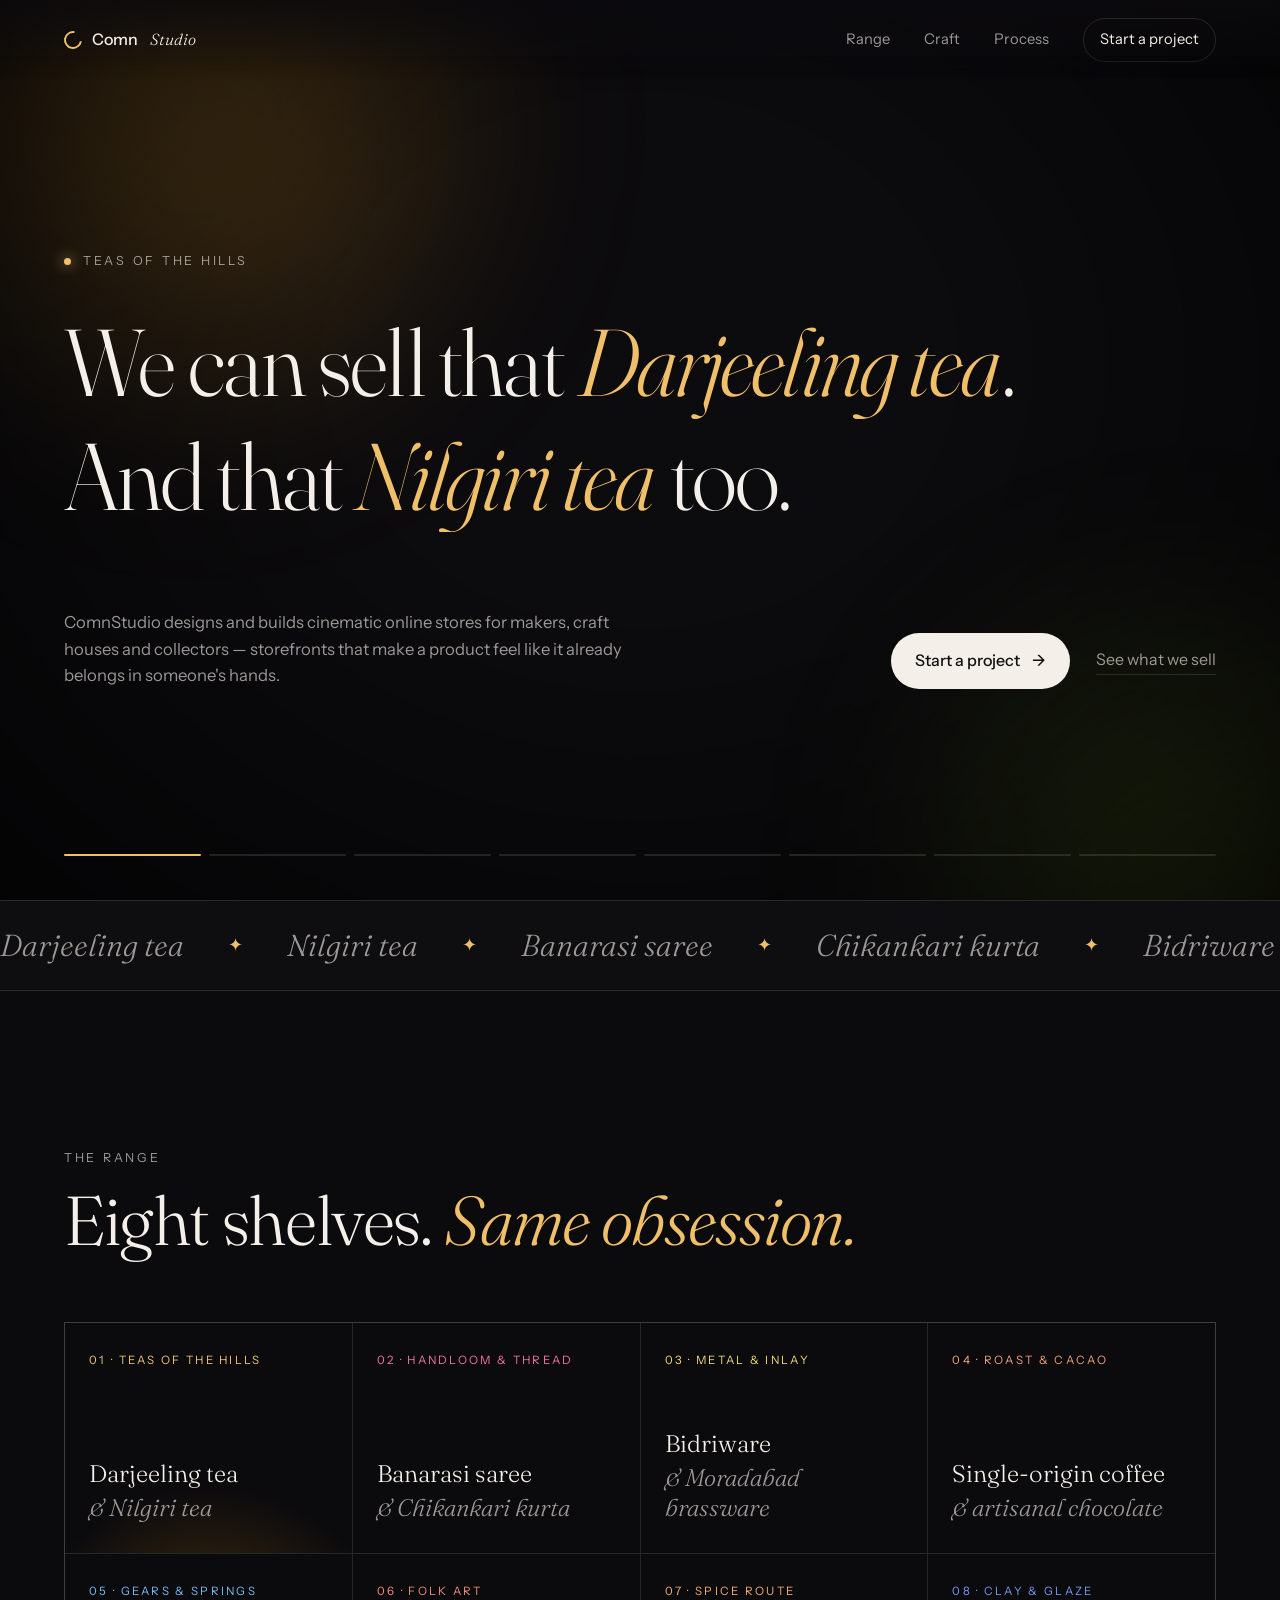
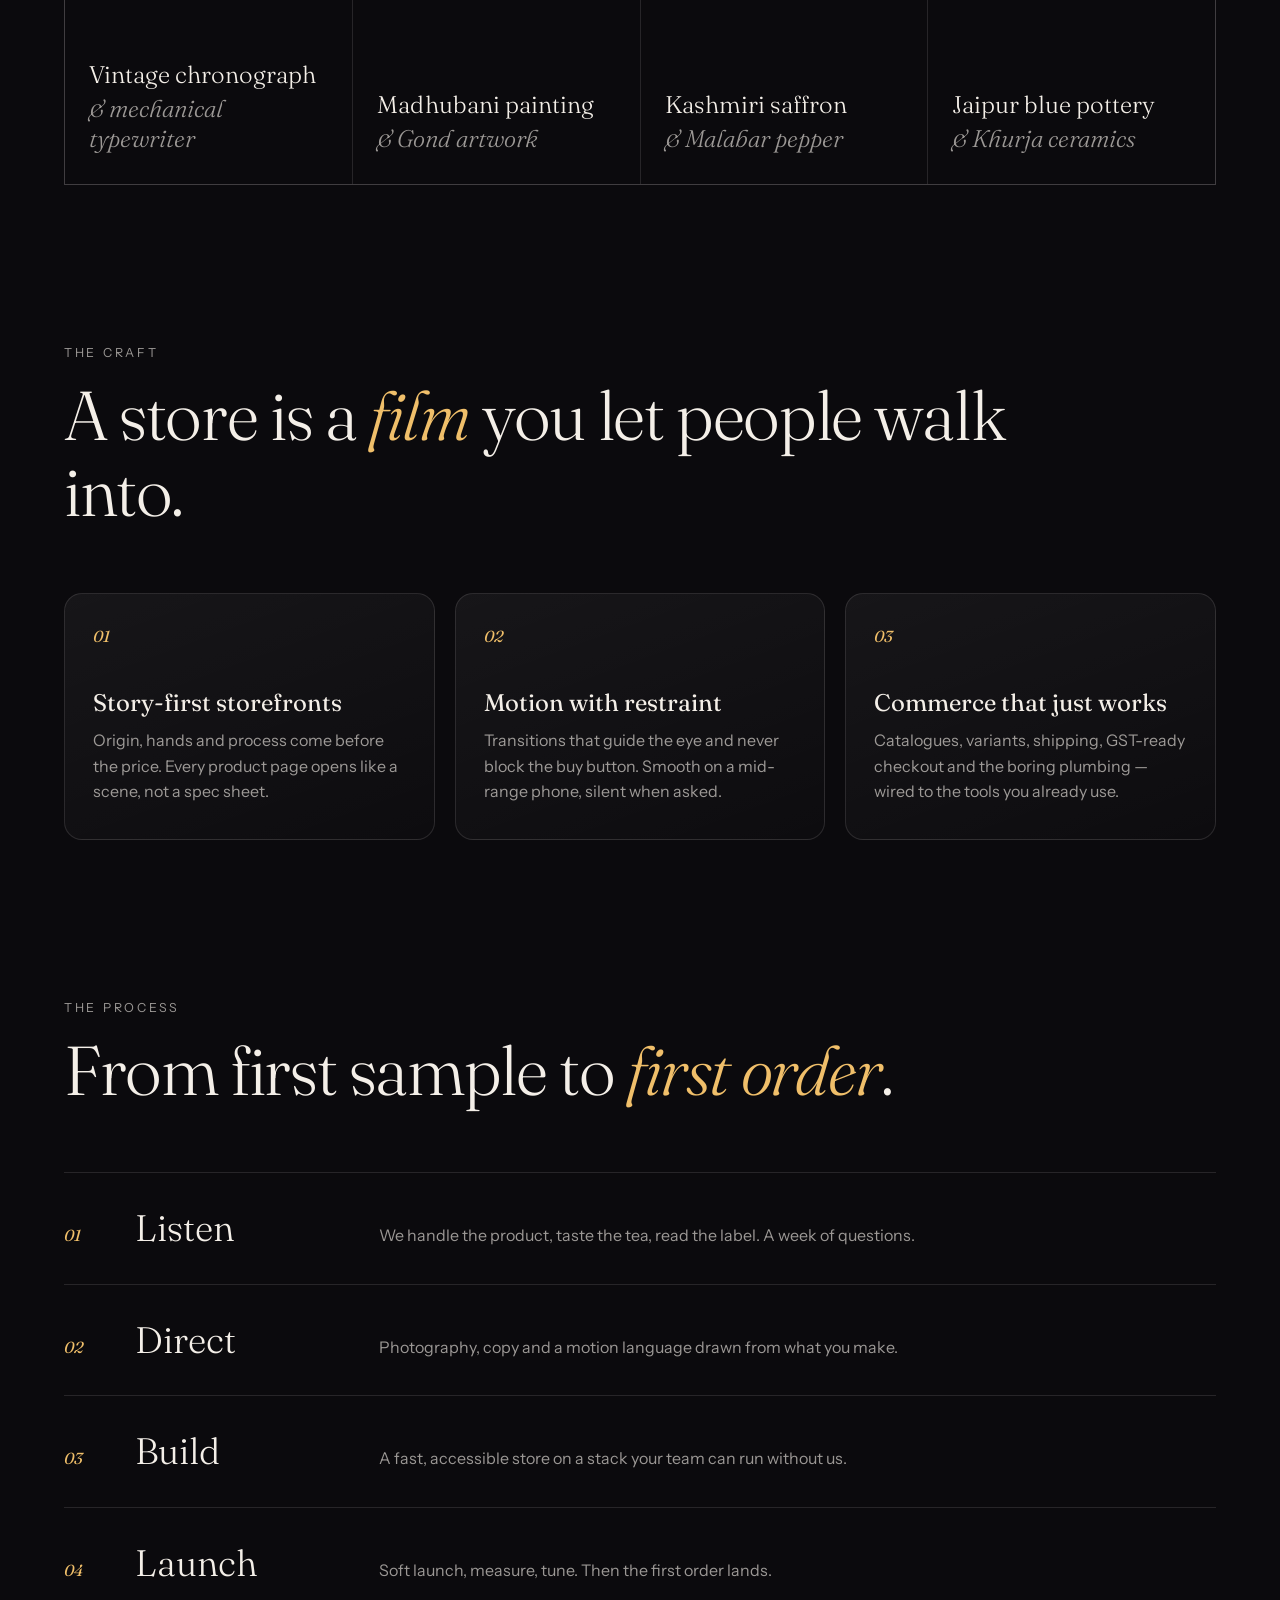
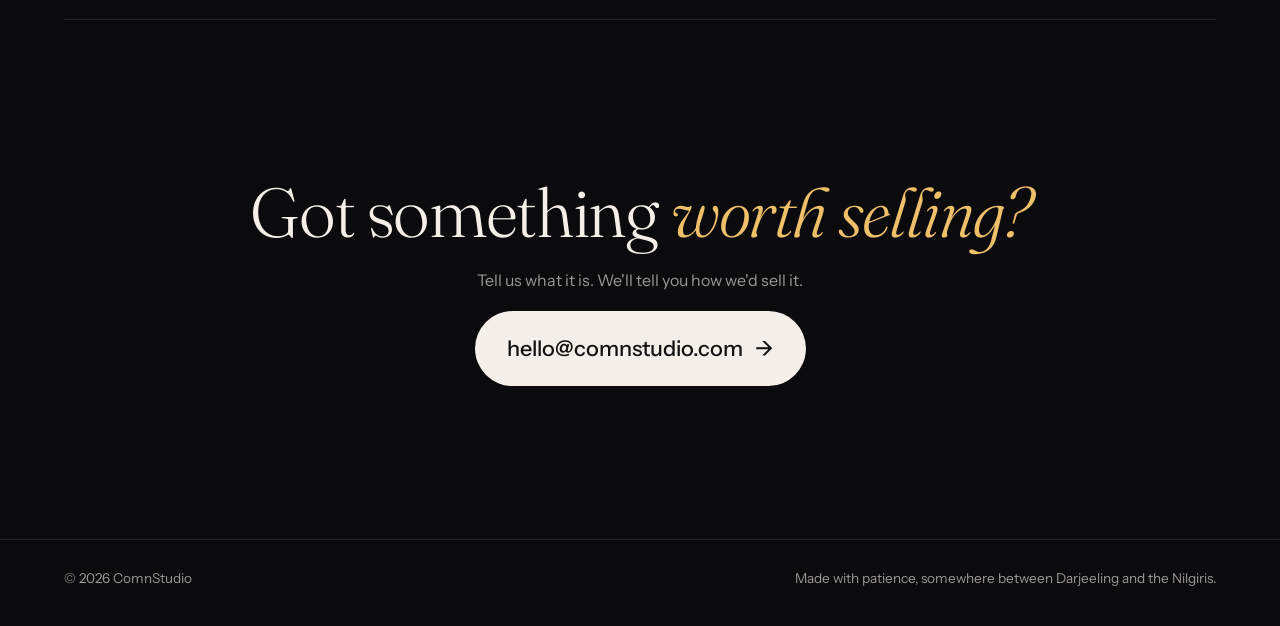
==== comnstudio/index.html @ 88e8ccea "Add ComnStudio cinematic landing page with animated hero word swaps Co-Authored-By: Claude Sonnet 5." ====
<!doctype html>
<html lang="en">
<head>
<meta charset="utf-8">
<meta name="viewport" content="width=device-width, initial-scale=1, viewport-fit=cover">
<title>ComnStudio — We can sell that</title>
<meta name="description" content="ComnStudio builds cinematic online stores for makers, craft houses and collectors. If it's worth selling, we can sell it.">
<meta name="theme-color" content="#0b0a0d">
<link rel="icon" href="data:image/svg+xml,%3Csvg xmlns='http://www.w3.org/2000/svg' viewBox='0 0 32 32'%3E%3Crect width='32' height='32' rx='8' fill='%230b0a0d'/%3E%3Cpath d='M22 11a7 7 0 1 0 0 10' fill='none' stroke='%23f2b66d' stroke-width='3' stroke-linecap='round'/%3E%3C/svg%3E">
<link rel="preconnect" href="https://fonts.googleapis.com">
<link rel="preconnect" href="https://fonts.gstatic.com" crossorigin>
<link href="https://fonts.googleapis.com/css2?family=Fraunces:ital,opsz,wght@0,9..144,300;1,9..144,300;1,9..144,400&family=Instrument+Sans:wght@400;500;600&display=swap" rel="stylesheet">
<link rel="stylesheet" href="style.css">
</head>
<body>
<div class="bg" aria-hidden="true"><i class="glow g1"></i><i class="glow g2"></i><i class="grain"></i></div>

<header class="nav">
  <a class="logo" href="#top" aria-label="ComnStudio home"><span class="mark"></span>Comn<b>Studio</b></a>
  <nav>
    <a href="#range">Range</a>
    <a href="#craft">Craft</a>
    <a href="#process">Process</a>
    <a class="pill" href="#contact">Start a project</a>
  </nav>
</header>

<main id="top">
  <section class="hero">
    <p class="eyebrow"><span class="dot"></span><span id="tag">Teas of the hills</span></p>

    <h1 class="statement" aria-live="off">
      <span class="sr">We can sell that Darjeeling tea. And that Nilgiri tea too.</span>
      <span class="line" aria-hidden="true">We can sell that <span class="slot" id="slotA"></span>.</span>
      <span class="line" aria-hidden="true">And that <span class="slot" id="slotB"></span> too.</span>
    </h1>

    <div class="hero-foot">
      <p class="lede">ComnStudio designs and builds cinematic online stores for makers, craft houses and collectors &mdash; storefronts that make a product feel like it already belongs in someone's hands.</p>
      <div class="cta">
        <a class="btn" href="#contact">Start a project <span>→</span></a>
        <a class="link" href="#range">See what we sell</a>
      </div>
    </div>

    <div class="ticks" id="ticks" role="tablist" aria-label="Scenes"></div>
  </section>

  <section class="band" aria-hidden="true">
    <div class="marquee"><div class="track" id="marquee"></div></div>
  </section>

  <section class="sec" id="range">
    <header class="sec-h reveal">
      <p class="eyebrow small">The range</p>
      <h2>Eight shelves. <em>Same obsession.</em></h2>
    </header>
    <ul class="shelves" id="shelves"></ul>
  </section>

  <section class="sec craft" id="craft">
    <header class="sec-h reveal">
      <p class="eyebrow small">The craft</p>
      <h2>A store is a <em>film</em> you let people walk into.</h2>
    </header>
    <div class="cards">
      <article class="card reveal"><span class="n">01</span><h3>Story-first storefronts</h3><p>Origin, hands and process come before the price. Every product page opens like a scene, not a spec sheet.</p></article>
      <article class="card reveal"><span class="n">02</span><h3>Motion with restraint</h3><p>Transitions that guide the eye and never block the buy button. Smooth on a mid-range phone, silent when asked.</p></article>
      <article class="card reveal"><span class="n">03</span><h3>Commerce that just works</h3><p>Catalogues, variants, shipping, GST-ready checkout and the boring plumbing &mdash; wired to the tools you already use.</p></article>
    </div>
  </section>

  <section class="sec" id="process">
    <header class="sec-h reveal">
      <p class="eyebrow small">The process</p>
      <h2>From first sample to <em>first order</em>.</h2>
    </header>
    <ol class="steps">
      <li class="reveal"><b>Listen</b><span>We handle the product, taste the tea, read the label. A week of questions.</span></li>
      <li class="reveal"><b>Direct</b><span>Photography, copy and a motion language drawn from what you make.</span></li>
      <li class="reveal"><b>Build</b><span>A fast, accessible store on a stack your team can run without us.</span></li>
      <li class="reveal"><b>Launch</b><span>Soft launch, measure, tune. Then the first order lands.</span></li>
    </ol>
  </section>

  <section class="sec closing" id="contact">
    <div class="reveal">
      <h2>Got something <em>worth selling?</em></h2>
      <p>Tell us what it is. We'll tell you how we'd sell it.</p>
      <a class="btn big" href="mailto:hello@comnstudio.com">hello@comnstudio.com <span>→</span></a>
    </div>
  </section>
</main>

<footer class="foot">
  <span>© <span id="yr">2026</span> ComnStudio</span>
  <span>Made with patience, somewhere between Darjeeling and the Nilgiris.</span>
</footer>

<script src="app.js"></script>
</body>
</html>
---- comnstudio/style.css ----
@property --hue { syntax: "<number>"; inherits: true; initial-value: 38; }

:root {
  --bg: #0b0a0d;
  --ink: #f4efe8;
  --mute: rgba(244,239,232,.62);
  --line: rgba(244,239,232,.12);
  --hue: 38;
  --accent: hsl(var(--hue) 82% 68%);
  --accent-soft: hsl(var(--hue) 70% 55% / .35);
  --serif: "Fraunces", "Iowan Old Style", Georgia, serif;
  --sans: "Instrument Sans", system-ui, -apple-system, "Segoe UI", sans-serif;
  --gutter: clamp(20px, 5vw, 72px);
  --ease: cubic-bezier(.22,.9,.2,1);
  transition: --hue 1.8s var(--ease);
}
*, *::before, *::after { box-sizing: border-box; }
html { scroll-behavior: smooth; }
body { margin: 0; background: var(--bg); color: var(--ink); font: 400 1rem/1.6 var(--sans); -webkit-font-smoothing: antialiased; overflow-x: hidden; }
a { color: inherit; text-decoration: none; }
em { font-family: var(--serif); font-style: italic; font-weight: 300; color: var(--accent); }
.sr { position: absolute; width: 1px; height: 1px; overflow: hidden; clip-path: inset(50%); white-space: nowrap; }

/* ambient backdrop */
.bg { position: fixed; inset: 0; z-index: -1; overflow: hidden; background: var(--bg); }
.glow { position: absolute; border-radius: 50%; filter: blur(90px); opacity: .55; will-change: transform; }
.g1 { width: 60vmax; height: 60vmax; left: -15vmax; top: -20vmax; background: radial-gradient(circle, hsl(var(--hue) 80% 52% / .55), transparent 65%); animation: drift1 22s ease-in-out infinite alternate; }
.g2 { width: 55vmax; height: 55vmax; right: -20vmax; bottom: -25vmax; background: radial-gradient(circle, hsl(calc(var(--hue) + 40) 70% 42% / .5), transparent 65%); animation: drift2 28s ease-in-out infinite alternate; }
.grain { position: absolute; inset: -50%; opacity: .09; mix-blend-mode: overlay; background-image: url("data:image/svg+xml,%3Csvg xmlns='http://www.w3.org/2000/svg' width='160' height='160'%3E%3Cfilter id='n'%3E%3CfeTurbulence type='fractalNoise' baseFrequency='.9' numOctaves='2' stitchTiles='stitch'/%3E%3C/filter%3E%3Crect width='100%25' height='100%25' filter='url(%23n)'/%3E%3C/svg%3E"); animation: grain 1.2s steps(6) infinite; }
.bg::after { content: ""; position: absolute; inset: 0; background: radial-gradient(ellipse at 50% 40%, transparent 35%, rgba(0,0,0,.65) 100%); }
@keyframes drift1 { to { transform: translate(14vmax, 10vmax) scale(1.15); } }
@keyframes drift2 { to { transform: translate(-12vmax, -8vmax) scale(.9); } }
@keyframes grain { 0%{transform:translate(0,0)} 20%{transform:translate(-4%,3%)} 40%{transform:translate(3%,-5%)} 60%{transform:translate(-6%,-2%)} 80%{transform:translate(5%,4%)} 100%{transform:translate(0,0)} }

/* nav */
.nav { position: fixed; z-index: 10; inset: 0 0 auto 0; display: flex; justify-content: space-between; align-items: center; padding: 18px var(--gutter); background: linear-gradient(to bottom, rgba(11,10,13,.8), transparent); backdrop-filter: blur(6px); mask-image: linear-gradient(#000 70%, transparent); }
.logo { font-weight: 500; letter-spacing: .01em; display: flex; align-items: center; gap: 10px; }
.logo b { font-family: var(--serif); font-style: italic; font-weight: 300; margin-left: 1px; }
.mark { width: 18px; height: 18px; border-radius: 50%; border: 2.5px solid var(--accent); border-right-color: transparent; transform: rotate(-35deg); }
.nav nav { display: flex; align-items: center; gap: clamp(14px, 3vw, 34px); font-size: .92rem; color: var(--mute); }
.nav nav a:hover { color: var(--ink); }
.pill { color: var(--ink) !important; padding: 9px 16px; border: 1px solid var(--line); border-radius: 99px; transition: background .3s, border-color .3s; }
.pill:hover { background: var(--accent-soft); border-color: var(--accent); }
@media (max-width: 640px) { .nav nav a:not(.pill) { display: none; } }

/* hero */
.hero { min-height: 100svh; display: flex; flex-direction: column; justify-content: center; padding: 130px var(--gutter) 90px; position: relative; }
.eyebrow { display: inline-flex; align-items: center; gap: 12px; margin: 0 0 clamp(18px, 3vw, 34px); font-size: .78rem; letter-spacing: .22em; text-transform: uppercase; color: var(--mute); }
.eyebrow.small { margin-bottom: 14px; }
.eyebrow .dot { width: 7px; height: 7px; border-radius: 50%; background: var(--accent); box-shadow: 0 0 14px var(--accent); }
#tag { display: inline-block; transition: opacity .4s, transform .5s var(--ease), filter .4s; }
#tag.out { opacity: 0; transform: translateY(-6px); filter: blur(4px); }

.statement { margin: 0; font-family: var(--serif); font-weight: 300; font-size: clamp(1.95rem, 7.4vw, 6.6rem); line-height: 1.2; letter-spacing: -.02em; font-variation-settings: "opsz" 144; max-width: 16em; }
.line { display: block; }
.slot { position: relative; display: inline-block; height: 1.2em; vertical-align: top; overflow: hidden; padding: 0 .08em; margin: 0 -.08em; font-style: italic; color: var(--accent); white-space: nowrap; transition: color 1.8s var(--ease); }
.word { position: absolute; left: .08em; top: 0; white-space: pre; }
.word.measure { visibility: hidden; position: absolute; }
.ch { display: inline-block; will-change: transform, filter, opacity; }

.hero-foot { display: flex; flex-wrap: wrap; align-items: flex-end; justify-content: space-between; gap: 28px 48px; margin-top: clamp(34px, 6vw, 80px); }
.lede { margin: 0; max-width: 34em; color: var(--mute); font-size: clamp(1rem, 1.3vw, 1.15rem); }
.cta { display: flex; align-items: center; gap: 26px; }
.btn { display: inline-flex; align-items: center; gap: 12px; padding: 15px 24px; border-radius: 99px; background: var(--ink); color: #111; font-weight: 500; transition: transform .35s var(--ease), background .35s; }
.btn span { transition: transform .35s var(--ease); }
.btn:hover { background: var(--accent); }
.btn:hover span { transform: translateX(5px); }
.btn.big { padding: 20px 32px; font-size: clamp(1rem, 2.4vw, 1.35rem); margin-top: 18px; }
.link { color: var(--mute); border-bottom: 1px solid var(--line); padding-bottom: 2px; transition: color .3s, border-color .3s; }
.link:hover { color: var(--ink); border-color: var(--accent); }

.ticks { position: absolute; left: var(--gutter); right: var(--gutter); bottom: 34px; display: flex; gap: 8px; }
.tick { flex: 1; height: 22px; padding: 0; border: 0; background: none; cursor: pointer; position: relative; }
.tick::before, .tick i { content: ""; position: absolute; left: 0; right: 0; top: 10px; height: 2px; border-radius: 2px; }
.tick::before { background: var(--line); }
.tick i { background: var(--accent); transform: scaleX(0); transform-origin: left; }
.tick.done i { transform: scaleX(1); }
.tick.on i { animation: fill var(--dur, 4s) linear forwards; }
.paused .tick.on i { animation-play-state: paused; }
@keyframes fill { to { transform: scaleX(1); } }

/* marquee */
.band { border-block: 1px solid var(--line); overflow: hidden; padding: 20px 0; background: rgba(255,255,255,.015); }
.track { display: flex; width: max-content; gap: 44px; animation: marquee 60s linear infinite; font-family: var(--serif); font-style: italic; font-weight: 300; font-size: clamp(1.2rem, 2.4vw, 1.9rem); color: var(--mute); white-space: nowrap; }
.track span::after { content: "✦"; margin-left: 44px; color: var(--accent); font-style: normal; font-size: .6em; vertical-align: .25em; }
@keyframes marquee { to { transform: translateX(-50%); } }

/* sections */
.sec { padding: clamp(80px, 12vw, 170px) var(--gutter) 0; }
.sec-h h2, .closing h2 { margin: 0; font-family: var(--serif); font-weight: 300; font-size: clamp(2rem, 5.4vw, 4.6rem); line-height: 1.1; letter-spacing: -.02em; max-width: 14em; }
.shelves { list-style: none; margin: clamp(34px, 5vw, 64px) 0 0; padding: 0; display: grid; grid-template-columns: repeat(auto-fill, minmax(min(100%, 260px), 1fr)); gap: 1px; background: var(--line); border: 1px solid var(--line); }
.shelf { --hue: 38; position: relative; background: var(--bg); padding: 28px 24px 30px; min-height: 230px; display: flex; flex-direction: column; justify-content: space-between; overflow: hidden; transition: background .5s; }
.shelf::before { content: ""; position: absolute; inset: auto -20% -60% -20%; height: 90%; background: radial-gradient(ellipse at 50% 100%, hsl(var(--h) 80% 50% / .35), transparent 70%); opacity: 0; transition: opacity .6s; }
.shelf:hover::before, .shelf.live::before { opacity: 1; }
.shelf > * { position: relative; }
.shelf small { font-size: .72rem; letter-spacing: .2em; text-transform: uppercase; color: hsl(var(--h) 80% 70%); }
.shelf p { margin: 0; font-family: var(--serif); font-weight: 300; font-size: 1.5rem; line-height: 1.25; }
.shelf p span { display: block; }
.shelf p span + span { color: var(--mute); font-style: italic; margin-top: 4px; }
.shelf p span + span::before { content: "& "; }

.cards { display: grid; grid-template-columns: repeat(auto-fit, minmax(min(100%, 280px), 1fr)); gap: 20px; margin-top: clamp(34px, 5vw, 64px); }
.card { padding: 30px 28px 34px; border: 1px solid var(--line); border-radius: 18px; background: linear-gradient(160deg, rgba(255,255,255,.05), rgba(255,255,255,.01)); }
.card .n { font-family: var(--serif); font-style: italic; color: var(--accent); }
.card h3 { margin: 40px 0 10px; font-family: var(--serif); font-weight: 400; font-size: 1.5rem; line-height: 1.2; }
.card p { margin: 0; color: var(--mute); }

.steps { list-style: none; margin: clamp(34px, 5vw, 64px) 0 0; padding: 0; counter-reset: s; }
.steps li { counter-increment: s; display: grid; grid-template-columns: 3.2rem minmax(7rem, 14rem) 1fr; align-items: baseline; gap: 12px 20px; padding: 26px 0; border-top: 1px solid var(--line); }
.steps li:last-child { border-bottom: 1px solid var(--line); }
.steps li::before { content: counter(s, decimal-leading-zero); font-family: var(--serif); font-style: italic; color: var(--accent); }
.steps b { font-family: var(--serif); font-weight: 300; font-size: clamp(1.5rem, 3vw, 2.3rem); }
.steps span { color: var(--mute); max-width: 36em; }
@media (max-width: 640px) { .steps li { grid-template-columns: 2.4rem 1fr; } .steps span { grid-column: 2; } }

.closing { padding-bottom: clamp(80px, 12vw, 160px); text-align: center; }
.closing h2 { margin-inline: auto; }
.closing p { color: var(--mute); margin: 18px 0 0; }
.foot { display: flex; flex-wrap: wrap; justify-content: space-between; gap: 8px 24px; padding: 28px var(--gutter) 36px; border-top: 1px solid var(--line); color: var(--mute); font-size: .85rem; }

/* reveal */
.reveal { opacity: 0; transform: translateY(26px); transition: opacity .9s var(--ease), transform .9s var(--ease); }
.reveal.in { opacity: 1; transform: none; }
.no-js .reveal { opacity: 1; transform: none; }

@media (prefers-reduced-motion: reduce) {
  html { scroll-behavior: auto; }
  .glow, .grain, .track { animation: none; }
  .reveal { opacity: 1; transform: none; transition: none; }
}
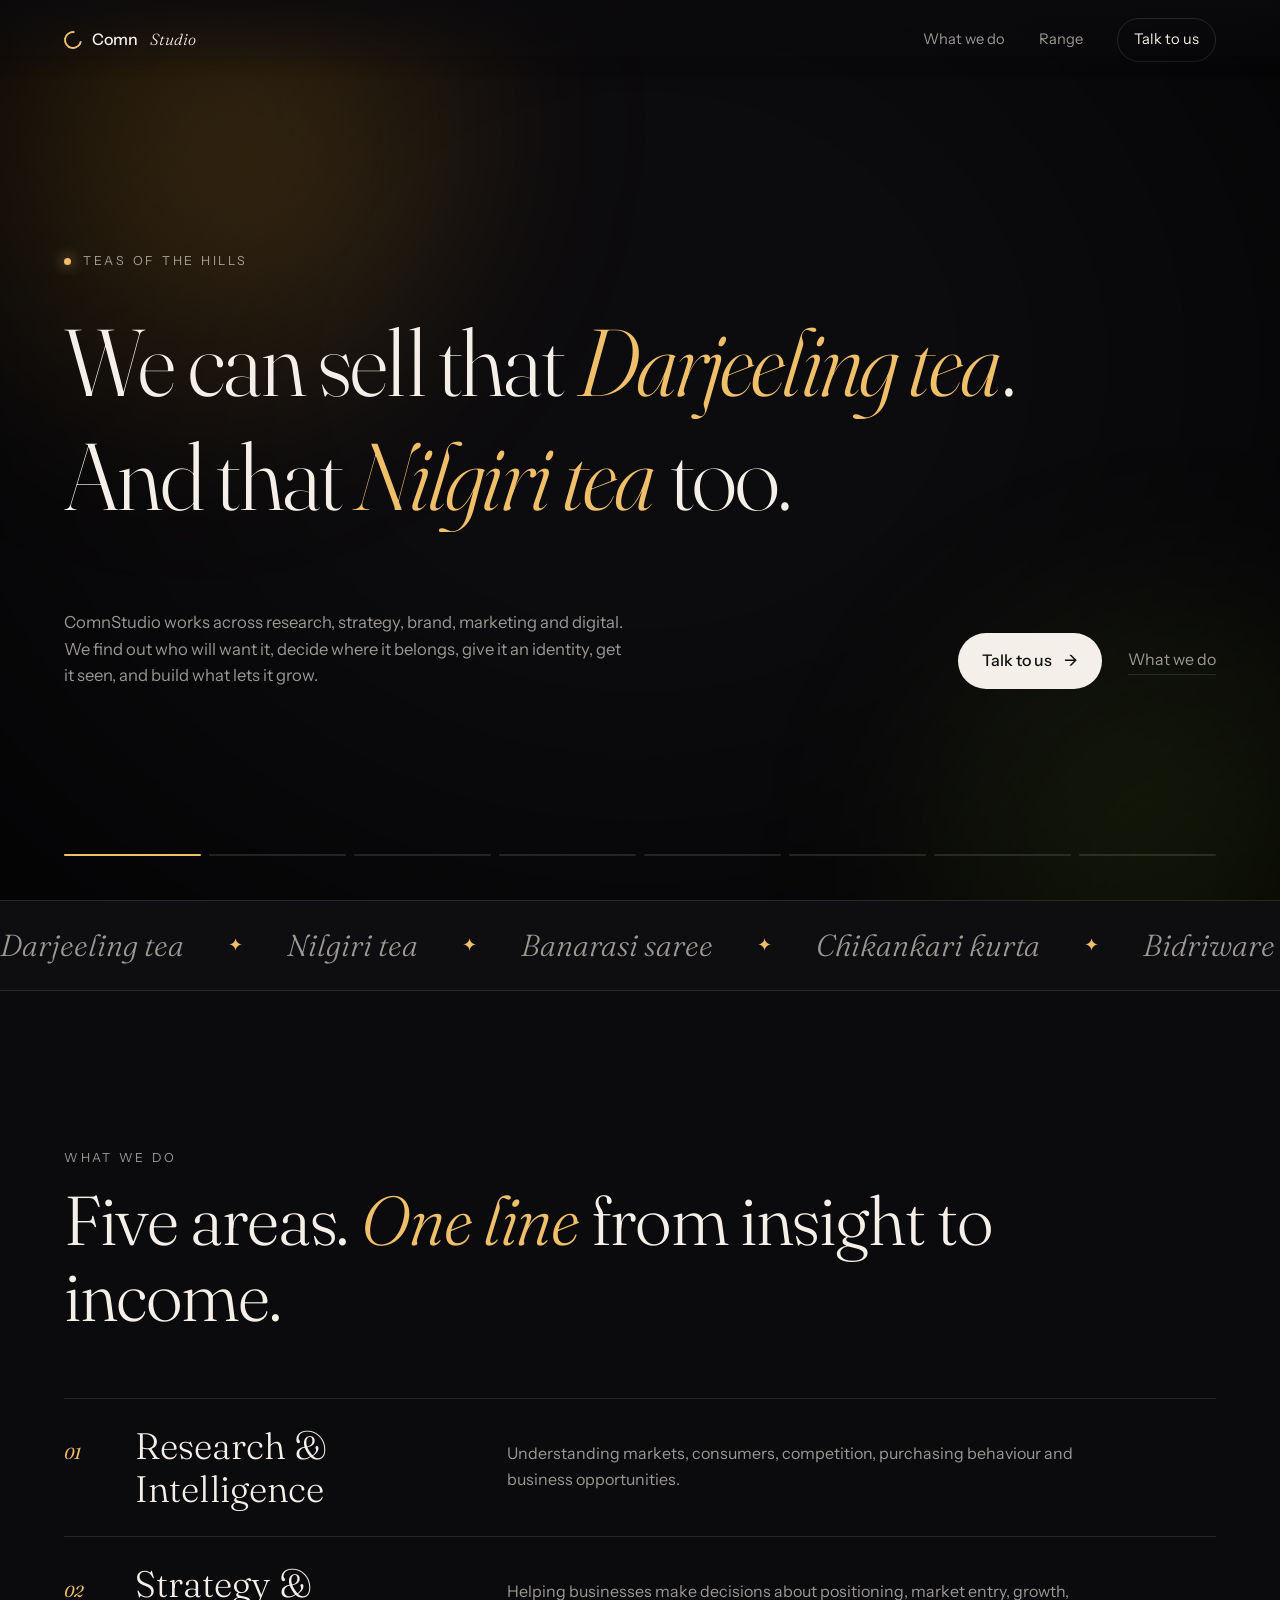
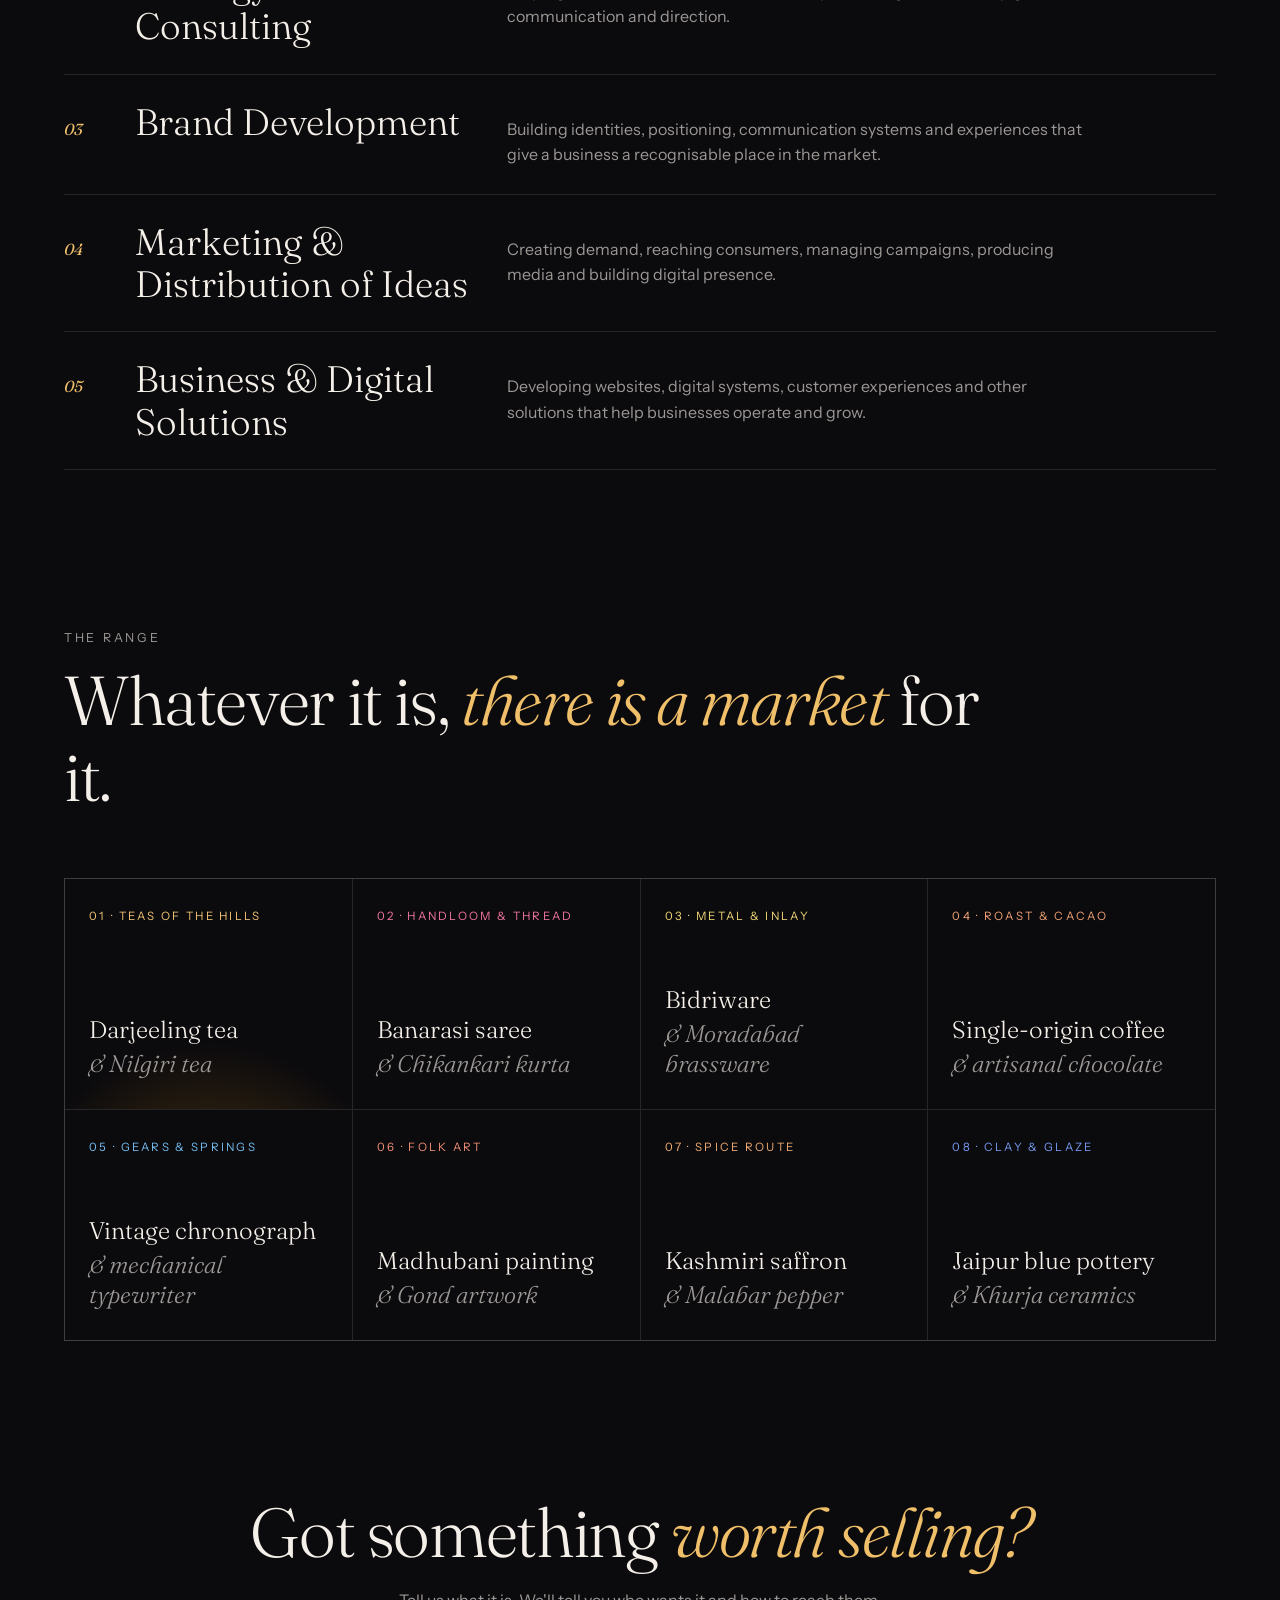
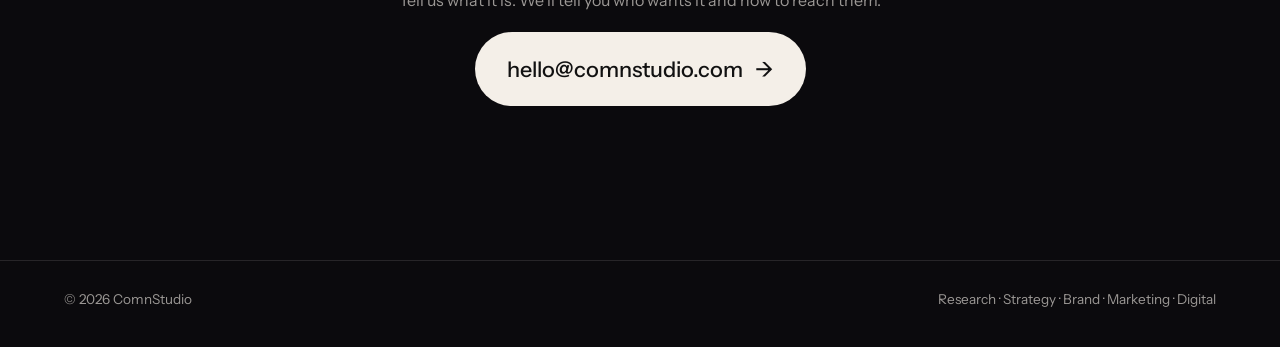
==== commit 21ecc5d3: "Reframe ComnStudio landing copy around its five service areas Co-Authored-By: Claude Sonnet 5.5 <nor" ====
--- a/comnstudio/index.html
+++ b/comnstudio/index.html
@@ -4,7 +4,7 @@
 <meta charset="utf-8">
 <meta name="viewport" content="width=device-width, initial-scale=1, viewport-fit=cover">
 <title>ComnStudio — We can sell that</title>
-<meta name="description" content="ComnStudio builds cinematic online stores for makers, craft houses and collectors. If it's worth selling, we can sell it.">
+<meta name="description" content="ComnStudio is a research, strategy, brand, marketing and digital studio. We help businesses understand their market, find their place in it, and grow.">
 <meta name="theme-color" content="#0b0a0d">
 <link rel="icon" href="data:image/svg+xml,%3Csvg xmlns='http://www.w3.org/2000/svg' viewBox='0 0 32 32'%3E%3Crect width='32' height='32' rx='8' fill='%230b0a0d'/%3E%3Cpath d='M22 11a7 7 0 1 0 0 10' fill='none' stroke='%23f2b66d' stroke-width='3' stroke-linecap='round'/%3E%3C/svg%3E">
 <link rel="preconnect" href="https://fonts.googleapis.com">
@@ -18,10 +18,9 @@
 <header class="nav">
   <a class="logo" href="#top" aria-label="ComnStudio home"><span class="mark"></span>Comn<b>Studio</b></a>
   <nav>
+    <a href="#services">What we do</a>
     <a href="#range">Range</a>
-    <a href="#craft">Craft</a>
-    <a href="#process">Process</a>
-    <a class="pill" href="#contact">Start a project</a>
+    <a class="pill" href="#contact">Talk to us</a>
   </nav>
 </header>
 
@@ -36,10 +35,10 @@
     </h1>
 
     <div class="hero-foot">
-      <p class="lede">ComnStudio designs and builds cinematic online stores for makers, craft houses and collectors &mdash; storefronts that make a product feel like it already belongs in someone's hands.</p>
+      <p class="lede">ComnStudio works across research, strategy, brand, marketing and digital. We find out who will want it, decide where it belongs, give it an identity, get it seen, and build what lets it grow.</p>
       <div class="cta">
-        <a class="btn" href="#contact">Start a project <span>→</span></a>
-        <a class="link" href="#range">See what we sell</a>
+        <a class="btn" href="#contact">Talk to us <span>→</span></a>
+        <a class="link" href="#services">What we do</a>
       </div>
     </div>
 
@@ -50,43 +49,32 @@
     <div class="marquee"><div class="track" id="marquee"></div></div>
   </section>
 
+  <section class="sec" id="services">
+    <header class="sec-h reveal">
+      <p class="eyebrow small">What we do</p>
+      <h2>Five areas. <em>One line</em> from insight to income.</h2>
+    </header>
+    <ol class="steps">
+      <li class="reveal"><b>Research &amp; Intelligence</b><span>Understanding markets, consumers, competition, purchasing behaviour and business opportunities.</span></li>
+      <li class="reveal"><b>Strategy &amp; Consulting</b><span>Helping businesses make decisions about positioning, market entry, growth, communication and direction.</span></li>
+      <li class="reveal"><b>Brand Development</b><span>Building identities, positioning, communication systems and experiences that give a business a recognisable place in the market.</span></li>
+      <li class="reveal"><b>Marketing &amp; Distribution of Ideas</b><span>Creating demand, reaching consumers, managing campaigns, producing media and building digital presence.</span></li>
+      <li class="reveal"><b>Business &amp; Digital Solutions</b><span>Developing websites, digital systems, customer experiences and other solutions that help businesses operate and grow.</span></li>
+    </ol>
+  </section>
+
   <section class="sec" id="range">
     <header class="sec-h reveal">
       <p class="eyebrow small">The range</p>
-      <h2>Eight shelves. <em>Same obsession.</em></h2>
+      <h2>Whatever it is, <em>there is a market</em> for it.</h2>
     </header>
     <ul class="shelves" id="shelves"></ul>
-  </section>
-
-  <section class="sec craft" id="craft">
-    <header class="sec-h reveal">
-      <p class="eyebrow small">The craft</p>
-      <h2>A store is a <em>film</em> you let people walk into.</h2>
-    </header>
-    <div class="cards">
-      <article class="card reveal"><span class="n">01</span><h3>Story-first storefronts</h3><p>Origin, hands and process come before the price. Every product page opens like a scene, not a spec sheet.</p></article>
-      <article class="card reveal"><span class="n">02</span><h3>Motion with restraint</h3><p>Transitions that guide the eye and never block the buy button. Smooth on a mid-range phone, silent when asked.</p></article>
-      <article class="card reveal"><span class="n">03</span><h3>Commerce that just works</h3><p>Catalogues, variants, shipping, GST-ready checkout and the boring plumbing &mdash; wired to the tools you already use.</p></article>
-    </div>
-  </section>
-
-  <section class="sec" id="process">
-    <header class="sec-h reveal">
-      <p class="eyebrow small">The process</p>
-      <h2>From first sample to <em>first order</em>.</h2>
-    </header>
-    <ol class="steps">
-      <li class="reveal"><b>Listen</b><span>We handle the product, taste the tea, read the label. A week of questions.</span></li>
-      <li class="reveal"><b>Direct</b><span>Photography, copy and a motion language drawn from what you make.</span></li>
-      <li class="reveal"><b>Build</b><span>A fast, accessible store on a stack your team can run without us.</span></li>
-      <li class="reveal"><b>Launch</b><span>Soft launch, measure, tune. Then the first order lands.</span></li>
-    </ol>
   </section>
 
   <section class="sec closing" id="contact">
     <div class="reveal">
       <h2>Got something <em>worth selling?</em></h2>
-      <p>Tell us what it is. We'll tell you how we'd sell it.</p>
+      <p>Tell us what it is. We'll tell you who wants it and how to reach them.</p>
       <a class="btn big" href="mailto:hello@comnstudio.com">hello@comnstudio.com <span>→</span></a>
     </div>
   </section>
@@ -94,7 +82,7 @@
 
 <footer class="foot">
   <span>© <span id="yr">2026</span> ComnStudio</span>
-  <span>Made with patience, somewhere between Darjeeling and the Nilgiris.</span>
+  <span>Research · Strategy · Brand · Marketing · Digital</span>
 </footer>
 
 <script src="app.js"></script>
--- a/comnstudio/style.css
+++ b/comnstudio/style.css
@@ -106,10 +106,10 @@
 .card p { margin: 0; color: var(--mute); }
 
 .steps { list-style: none; margin: clamp(34px, 5vw, 64px) 0 0; padding: 0; counter-reset: s; }
-.steps li { counter-increment: s; display: grid; grid-template-columns: 3.2rem minmax(7rem, 14rem) 1fr; align-items: baseline; gap: 12px 20px; padding: 26px 0; border-top: 1px solid var(--line); }
+.steps li { counter-increment: s; display: grid; grid-template-columns: 3.2rem minmax(10rem, 22rem) 1fr; align-items: baseline; gap: 12px 20px; padding: 26px 0; border-top: 1px solid var(--line); }
 .steps li:last-child { border-bottom: 1px solid var(--line); }
 .steps li::before { content: counter(s, decimal-leading-zero); font-family: var(--serif); font-style: italic; color: var(--accent); }
-.steps b { font-family: var(--serif); font-weight: 300; font-size: clamp(1.5rem, 3vw, 2.3rem); }
+.steps b { line-height: 1.15; font-family: var(--serif); font-weight: 300; font-size: clamp(1.5rem, 3vw, 2.3rem); }
 .steps span { color: var(--mute); max-width: 36em; }
 @media (max-width: 640px) { .steps li { grid-template-columns: 2.4rem 1fr; } .steps span { grid-column: 2; } }
 
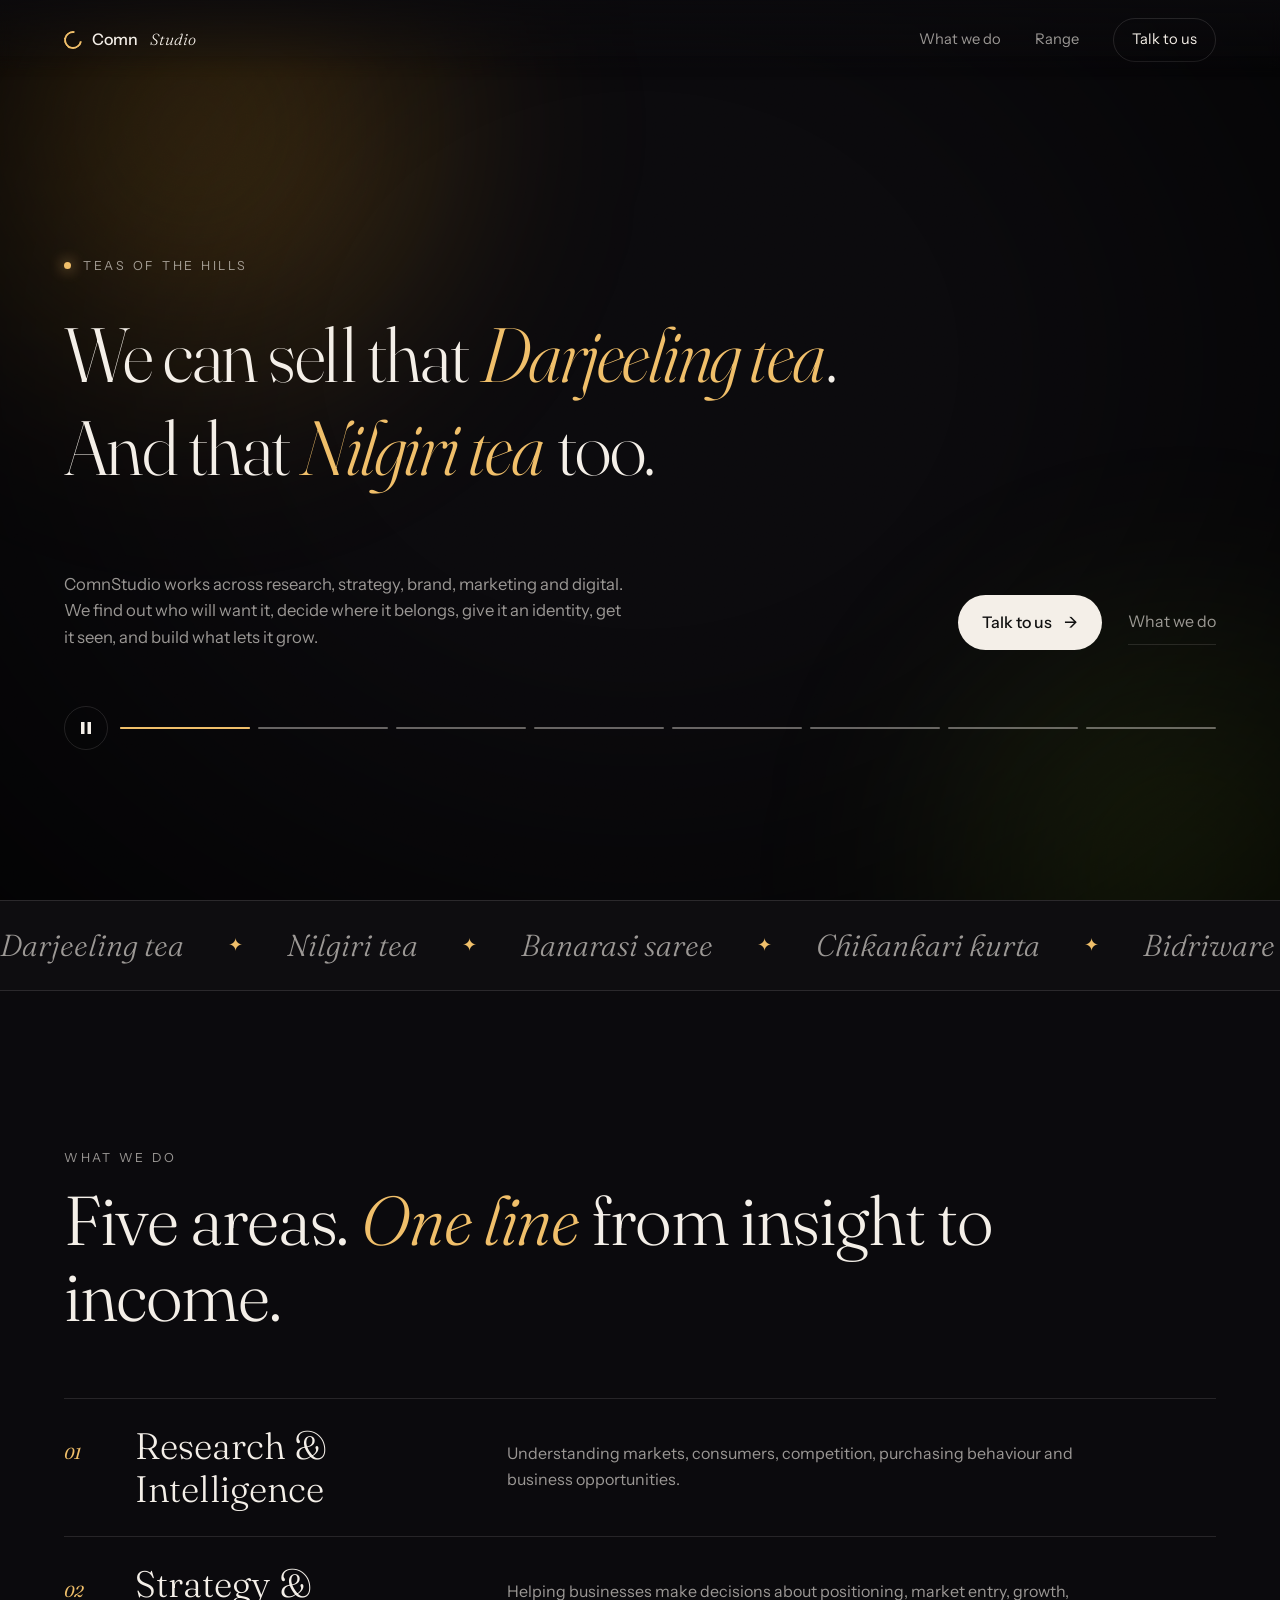
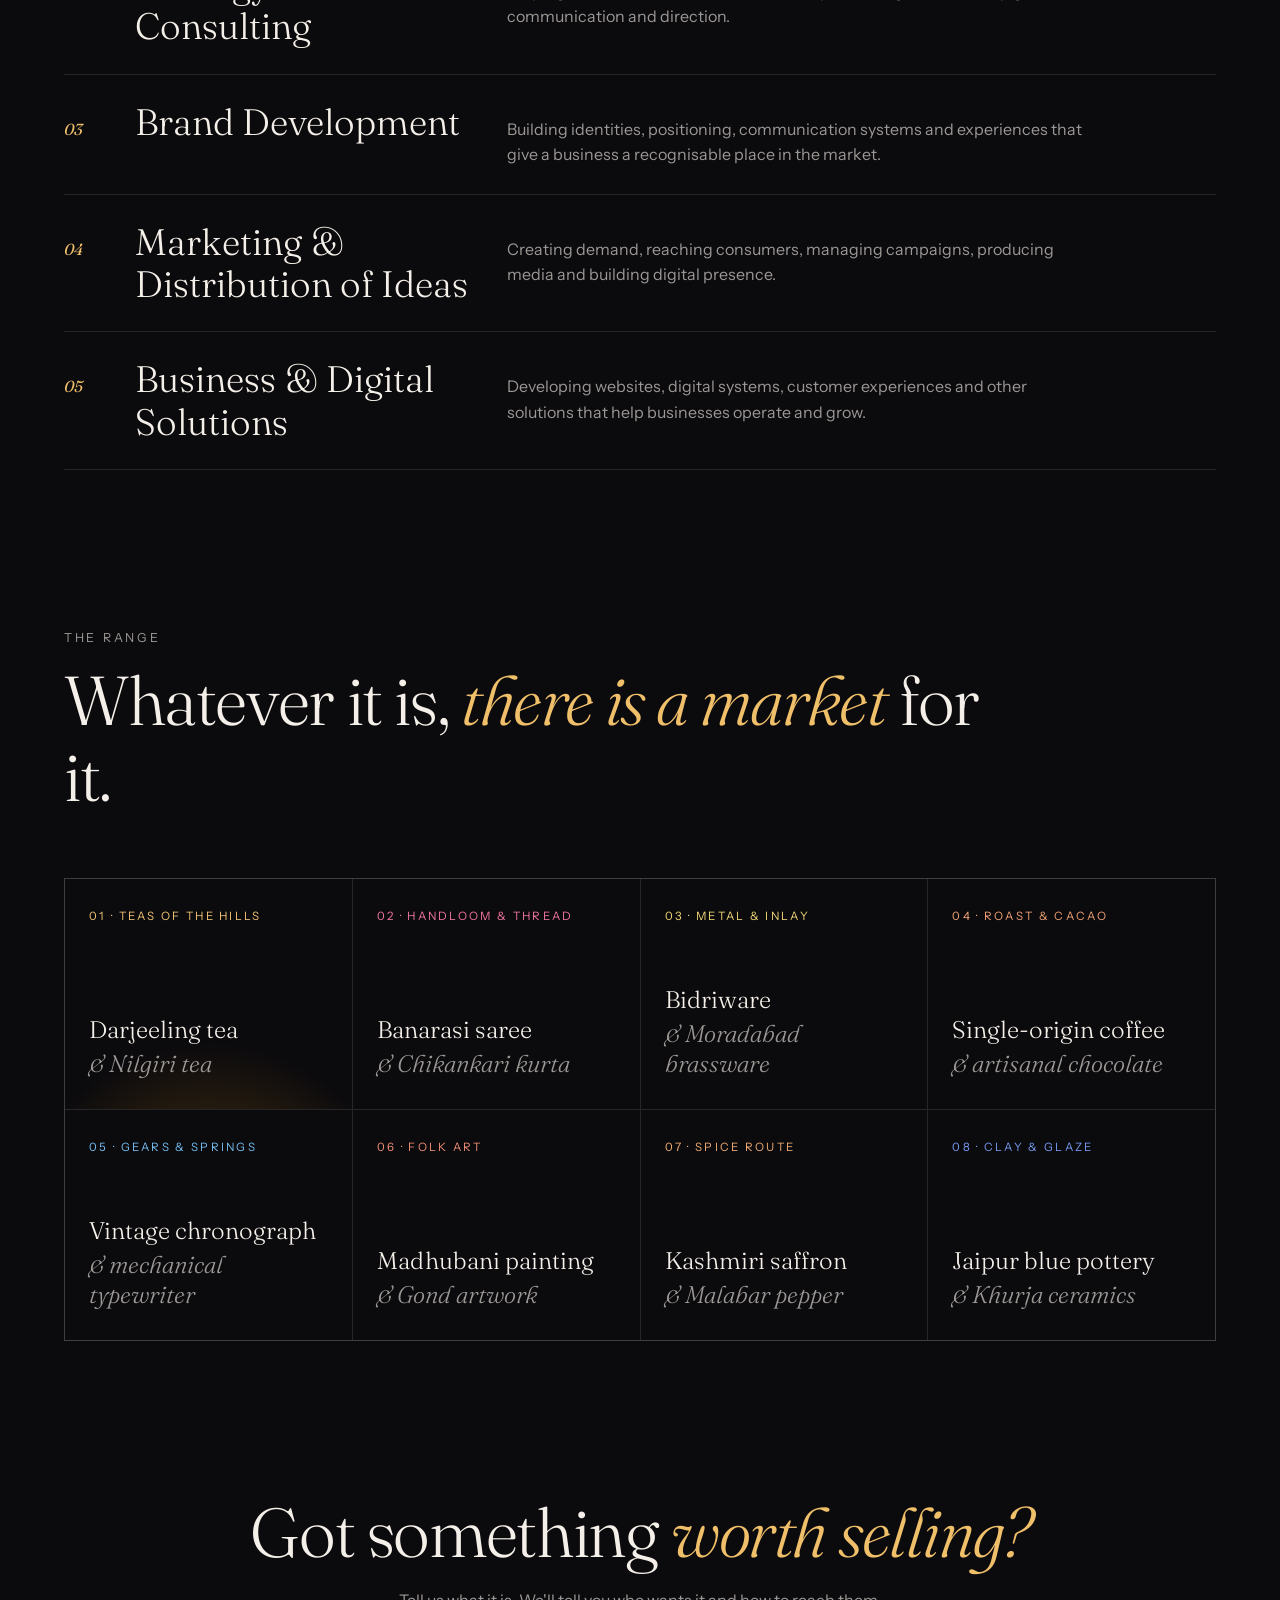
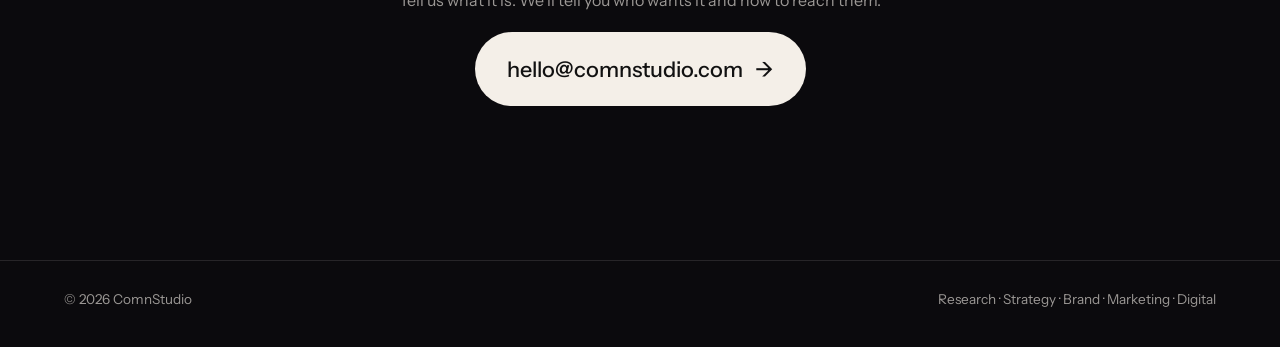
==== commit e4174cfb: "Audit landing page against web-design-basics rules - Animate only transform/opacity (drop blur and w" ====
--- a/comnstudio/index.html
+++ b/comnstudio/index.html
@@ -11,6 +11,7 @@
 <link rel="preconnect" href="https://fonts.gstatic.com" crossorigin>
 <link href="https://fonts.googleapis.com/css2?family=Fraunces:ital,opsz,wght@0,9..144,300;1,9..144,300;1,9..144,400&family=Instrument+Sans:wght@400;500;600&display=swap" rel="stylesheet">
 <link rel="stylesheet" href="style.css">
+<script>document.documentElement.classList.add("js")</script>
 </head>
 <body>
 <div class="bg" aria-hidden="true"><i class="glow g1"></i><i class="glow g2"></i><i class="grain"></i></div>
@@ -30,8 +31,8 @@
 
     <h1 class="statement" aria-live="off">
       <span class="sr">We can sell that Darjeeling tea. And that Nilgiri tea too.</span>
-      <span class="line" aria-hidden="true">We can sell that <span class="slot" id="slotA"></span>.</span>
-      <span class="line" aria-hidden="true">And that <span class="slot" id="slotB"></span> too.</span>
+      <span class="line" aria-hidden="true">We can sell that <span class="nb"><span class="slot" id="slotA"><span class="word">Darjeeling tea</span></span><span class="tail">.</span></span></span>
+      <span class="line" aria-hidden="true">And that <span class="nb"><span class="slot" id="slotB"><span class="word">Nilgiri tea</span></span><span class="tail"> too.</span></span></span>
     </h1>
 
     <div class="hero-foot">
@@ -42,7 +43,7 @@
       </div>
     </div>
 
-    <div class="ticks" id="ticks" role="tablist" aria-label="Scenes"></div>
+    <div class="ticks" id="ticks" role="group" aria-label="Choose a scene"></div>
   </section>
 
   <section class="band" aria-hidden="true">
--- a/comnstudio/style.css
+++ b/comnstudio/style.css
@@ -18,6 +18,8 @@
 html { scroll-behavior: smooth; }
 body { margin: 0; background: var(--bg); color: var(--ink); font: 400 1rem/1.6 var(--sans); -webkit-font-smoothing: antialiased; overflow-x: hidden; }
 a { color: inherit; text-decoration: none; }
+:focus-visible { outline: 2px solid var(--accent); outline-offset: 3px; border-radius: 4px; }
+:focus:not(:focus-visible) { outline: none; }
 em { font-family: var(--serif); font-style: italic; font-weight: 300; color: var(--accent); }
 .sr { position: absolute; width: 1px; height: 1px; overflow: hidden; clip-path: inset(50%); white-space: nowrap; }
 
@@ -38,45 +40,51 @@
 .logo b { font-family: var(--serif); font-style: italic; font-weight: 300; margin-left: 1px; }
 .mark { width: 18px; height: 18px; border-radius: 50%; border: 2.5px solid var(--accent); border-right-color: transparent; transform: rotate(-35deg); }
 .nav nav { display: flex; align-items: center; gap: clamp(14px, 3vw, 34px); font-size: .92rem; color: var(--mute); }
-.nav nav a:hover { color: var(--ink); }
-.pill { color: var(--ink) !important; padding: 9px 16px; border: 1px solid var(--line); border-radius: 99px; transition: background .3s, border-color .3s; }
-.pill:hover { background: var(--accent-soft); border-color: var(--accent); }
+.nav nav a { display: inline-flex; align-items: center; justify-content: center; min-height: 44px; min-width: 44px; }
+.pill { color: var(--ink) !important; padding: 0 18px; border: 1px solid var(--line); border-radius: 99px; transition: background .3s, border-color .3s; }
+
 @media (max-width: 640px) { .nav nav a:not(.pill) { display: none; } }
 
 /* hero */
-.hero { min-height: 100svh; display: flex; flex-direction: column; justify-content: center; padding: 130px var(--gutter) 90px; position: relative; }
+.hero { min-height: 100svh; display: flex; flex-direction: column; justify-content: center; padding: 130px var(--gutter) 24px; position: relative; }
 .eyebrow { display: inline-flex; align-items: center; gap: 12px; margin: 0 0 clamp(18px, 3vw, 34px); font-size: .78rem; letter-spacing: .22em; text-transform: uppercase; color: var(--mute); }
 .eyebrow.small { margin-bottom: 14px; }
 .eyebrow .dot { width: 7px; height: 7px; border-radius: 50%; background: var(--accent); box-shadow: 0 0 14px var(--accent); }
-#tag { display: inline-block; transition: opacity .4s, transform .5s var(--ease), filter .4s; }
-#tag.out { opacity: 0; transform: translateY(-6px); filter: blur(4px); }
+#tag { display: inline-block; transition: opacity .4s, transform .5s var(--ease); }
+#tag.out { opacity: 0; transform: translateY(-6px); }
 
-.statement { margin: 0; font-family: var(--serif); font-weight: 300; font-size: clamp(1.95rem, 7.4vw, 6.6rem); line-height: 1.2; letter-spacing: -.02em; font-variation-settings: "opsz" 144; max-width: 16em; }
+.statement { margin: 0; font-family: var(--serif); font-weight: 300; font-size: clamp(1.7rem, 6vw, 5.6rem); line-height: 1.2; letter-spacing: -.02em; font-variation-settings: "opsz" 144; max-width: 16em; }
 .line { display: block; }
-.slot { position: relative; display: inline-block; height: 1.2em; vertical-align: top; overflow: hidden; padding: 0 .08em; margin: 0 -.08em; font-style: italic; color: var(--accent); white-space: nowrap; transition: color 1.8s var(--ease); }
+.nb { white-space: nowrap; }
+.slot { position: relative; display: inline-block; height: 1.2em; vertical-align: top; clip-path: inset(0 -60vw); padding: 0 .08em; margin: 0 -.08em; font-style: italic; color: var(--accent); white-space: nowrap; }
 .word { position: absolute; left: .08em; top: 0; white-space: pre; }
 .word.measure { visibility: hidden; position: absolute; }
-.ch { display: inline-block; will-change: transform, filter, opacity; }
+.ch { display: inline-block; }
+.tail { display: inline-block; white-space: pre; }
 
 .hero-foot { display: flex; flex-wrap: wrap; align-items: flex-end; justify-content: space-between; gap: 28px 48px; margin-top: clamp(34px, 6vw, 80px); }
 .lede { margin: 0; max-width: 34em; color: var(--mute); font-size: clamp(1rem, 1.3vw, 1.15rem); }
 .cta { display: flex; align-items: center; gap: 26px; }
-.btn { display: inline-flex; align-items: center; gap: 12px; padding: 15px 24px; border-radius: 99px; background: var(--ink); color: #111; font-weight: 500; transition: transform .35s var(--ease), background .35s; }
+.btn { min-height: 48px; display: inline-flex; align-items: center; gap: 12px; padding: 15px 24px; border-radius: 99px; background: var(--ink); color: #111; font-weight: 500; transition: transform .35s var(--ease), background .35s; }
 .btn span { transition: transform .35s var(--ease); }
-.btn:hover { background: var(--accent); }
-.btn:hover span { transform: translateX(5px); }
+
 .btn.big { padding: 20px 32px; font-size: clamp(1rem, 2.4vw, 1.35rem); margin-top: 18px; }
-.link { color: var(--mute); border-bottom: 1px solid var(--line); padding-bottom: 2px; transition: color .3s, border-color .3s; }
-.link:hover { color: var(--ink); border-color: var(--accent); }
+.link { display: inline-flex; align-items: center; min-height: 44px; color: var(--mute); border-bottom: 1px solid var(--line); transition: color .3s, border-color .3s; }
 
-.ticks { position: absolute; left: var(--gutter); right: var(--gutter); bottom: 34px; display: flex; gap: 8px; }
-.tick { flex: 1; height: 22px; padding: 0; border: 0; background: none; cursor: pointer; position: relative; }
-.tick::before, .tick i { content: ""; position: absolute; left: 0; right: 0; top: 10px; height: 2px; border-radius: 2px; }
-.tick::before { background: var(--line); }
+.ticks { display: flex; align-items: center; gap: 8px; margin-top: clamp(28px, 5vw, 56px); }
+.row { flex: 1; display: flex; flex-wrap: wrap; gap: 0 8px; }
+.tick { flex: 1 1 0; min-width: 28px; height: 44px; padding: 0; border: 0; background: none; cursor: pointer; position: relative; }
+.tick::before, .tick i { content: ""; position: absolute; left: 0; right: 0; top: 21px; height: 2px; border-radius: 2px; }
+.tick::before { background: rgba(244,239,232,.4); }
 .tick i { background: var(--accent); transform: scaleX(0); transform-origin: left; }
 .tick.done i { transform: scaleX(1); }
 .tick.on i { animation: fill var(--dur, 4s) linear forwards; }
 .paused .tick.on i { animation-play-state: paused; }
+.pp { flex: none; width: 44px; height: 44px; display: grid; place-items: center; padding: 0; margin-right: 4px; border: 1px solid var(--line); border-radius: 50%; background: none; color: var(--ink); cursor: pointer; }
+.pp svg { width: 14px; height: 14px; fill: currentColor; }
+.pp .i-play, .userpaused .pp .i-pause { display: none; }
+.userpaused .pp .i-play { display: block; }
+@media (max-width: 640px) { .tick { flex: 1 0 calc(25% - 8px); } }
 @keyframes fill { to { transform: scaleX(1); } }
 
 /* marquee */
@@ -91,7 +99,7 @@
 .shelves { list-style: none; margin: clamp(34px, 5vw, 64px) 0 0; padding: 0; display: grid; grid-template-columns: repeat(auto-fill, minmax(min(100%, 260px), 1fr)); gap: 1px; background: var(--line); border: 1px solid var(--line); }
 .shelf { --hue: 38; position: relative; background: var(--bg); padding: 28px 24px 30px; min-height: 230px; display: flex; flex-direction: column; justify-content: space-between; overflow: hidden; transition: background .5s; }
 .shelf::before { content: ""; position: absolute; inset: auto -20% -60% -20%; height: 90%; background: radial-gradient(ellipse at 50% 100%, hsl(var(--h) 80% 50% / .35), transparent 70%); opacity: 0; transition: opacity .6s; }
-.shelf:hover::before, .shelf.live::before { opacity: 1; }
+.shelf.live::before { opacity: 1; }
 .shelf > * { position: relative; }
 .shelf small { font-size: .72rem; letter-spacing: .2em; text-transform: uppercase; color: hsl(var(--h) 80% 70%); }
 .shelf p { margin: 0; font-family: var(--serif); font-weight: 300; font-size: 1.5rem; line-height: 1.25; }
@@ -118,13 +126,22 @@
 .closing p { color: var(--mute); margin: 18px 0 0; }
 .foot { display: flex; flex-wrap: wrap; justify-content: space-between; gap: 8px 24px; padding: 28px var(--gutter) 36px; border-top: 1px solid var(--line); color: var(--mute); font-size: .85rem; }
 
+@media (hover: hover) {
+  .nav nav a:hover { color: var(--ink); }
+  .pill:hover { background: var(--accent-soft); border-color: var(--accent); }
+  .btn:hover { background: var(--accent); }
+  .btn:hover span { transform: translateX(5px); }
+  .link:hover { color: var(--ink); border-color: var(--accent); }
+  .shelf:hover::before { opacity: 1; }
+  .pp:hover { border-color: var(--accent); }
+}
+
 /* reveal */
-.reveal { opacity: 0; transform: translateY(26px); transition: opacity .9s var(--ease), transform .9s var(--ease); }
-.reveal.in { opacity: 1; transform: none; }
-.no-js .reveal { opacity: 1; transform: none; }
+.js .reveal { opacity: 0; transform: translateY(26px); transition: opacity .9s var(--ease), transform .9s var(--ease); }
+.js .reveal.in { opacity: 1; transform: none; }
 
 @media (prefers-reduced-motion: reduce) {
   html { scroll-behavior: auto; }
   .glow, .grain, .track { animation: none; }
-  .reveal { opacity: 1; transform: none; transition: none; }
+  .js .reveal { opacity: 1; transform: none; transition: none; }
 }
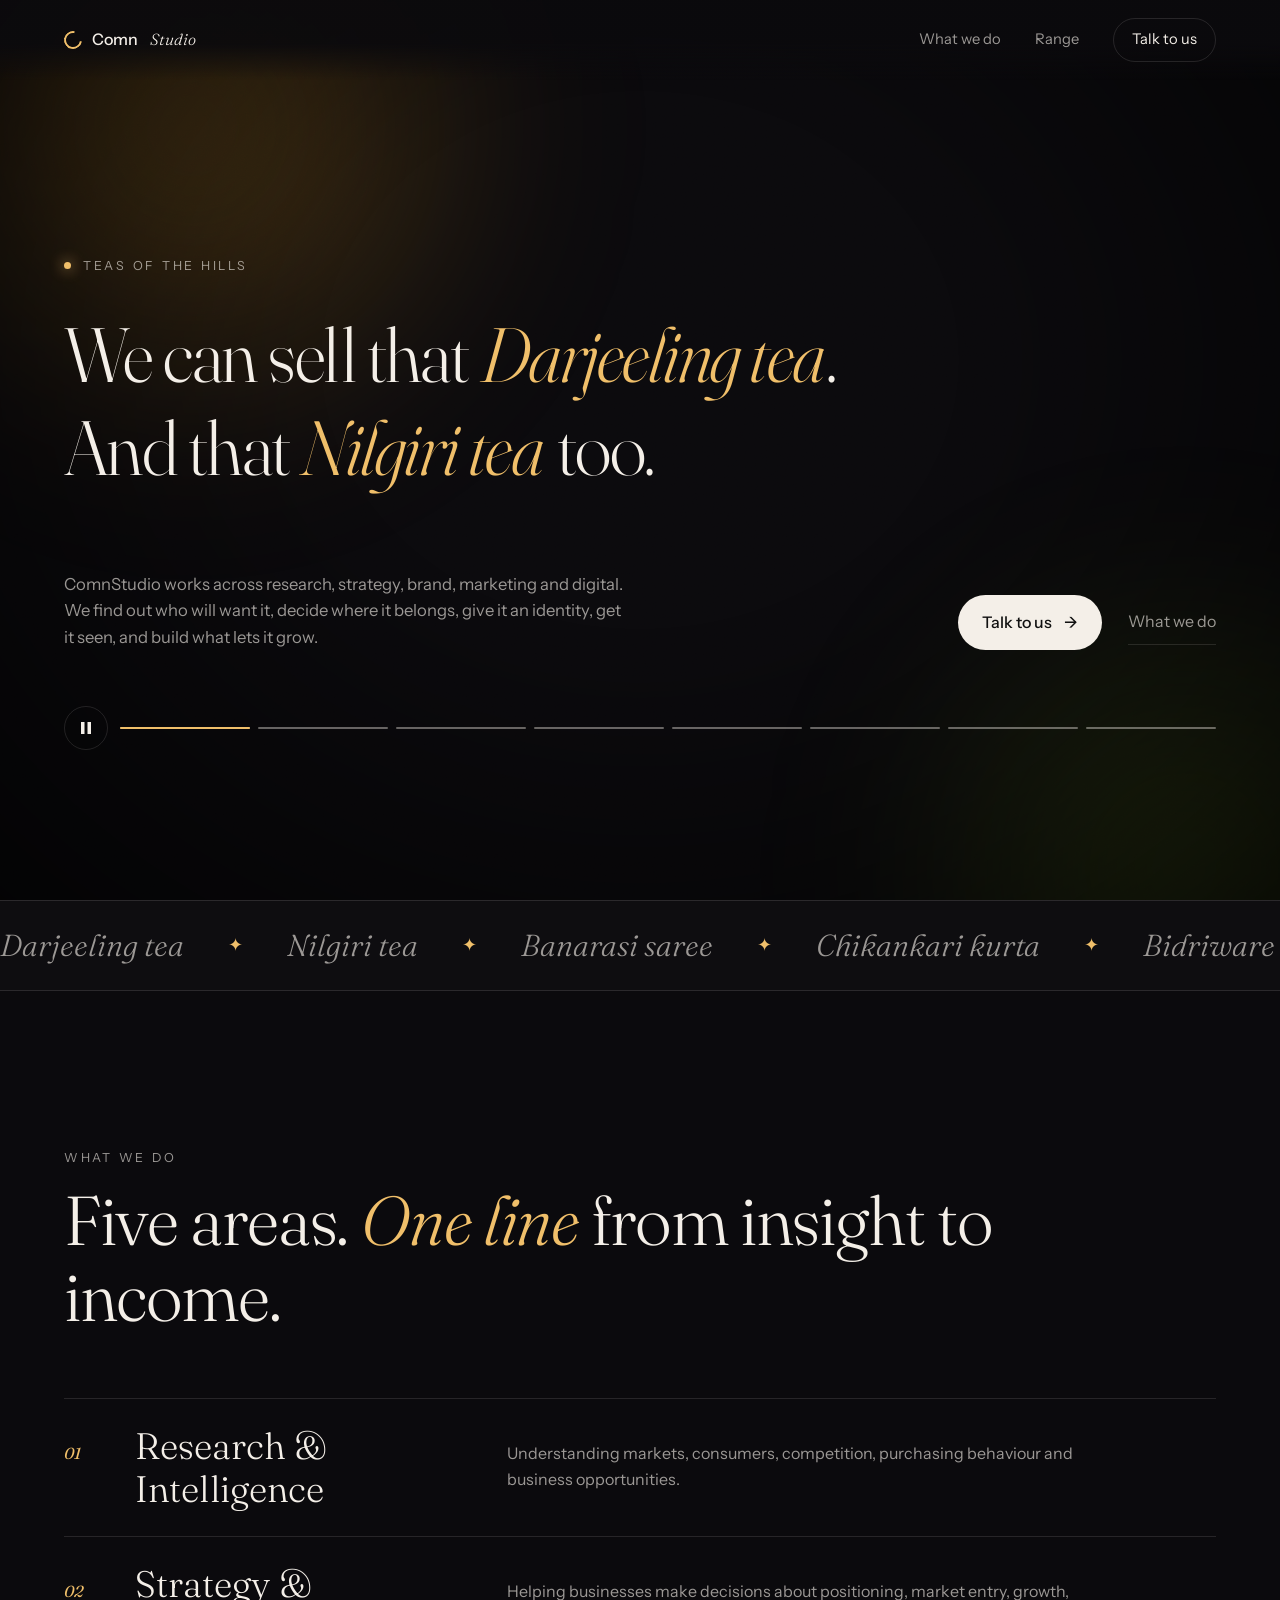
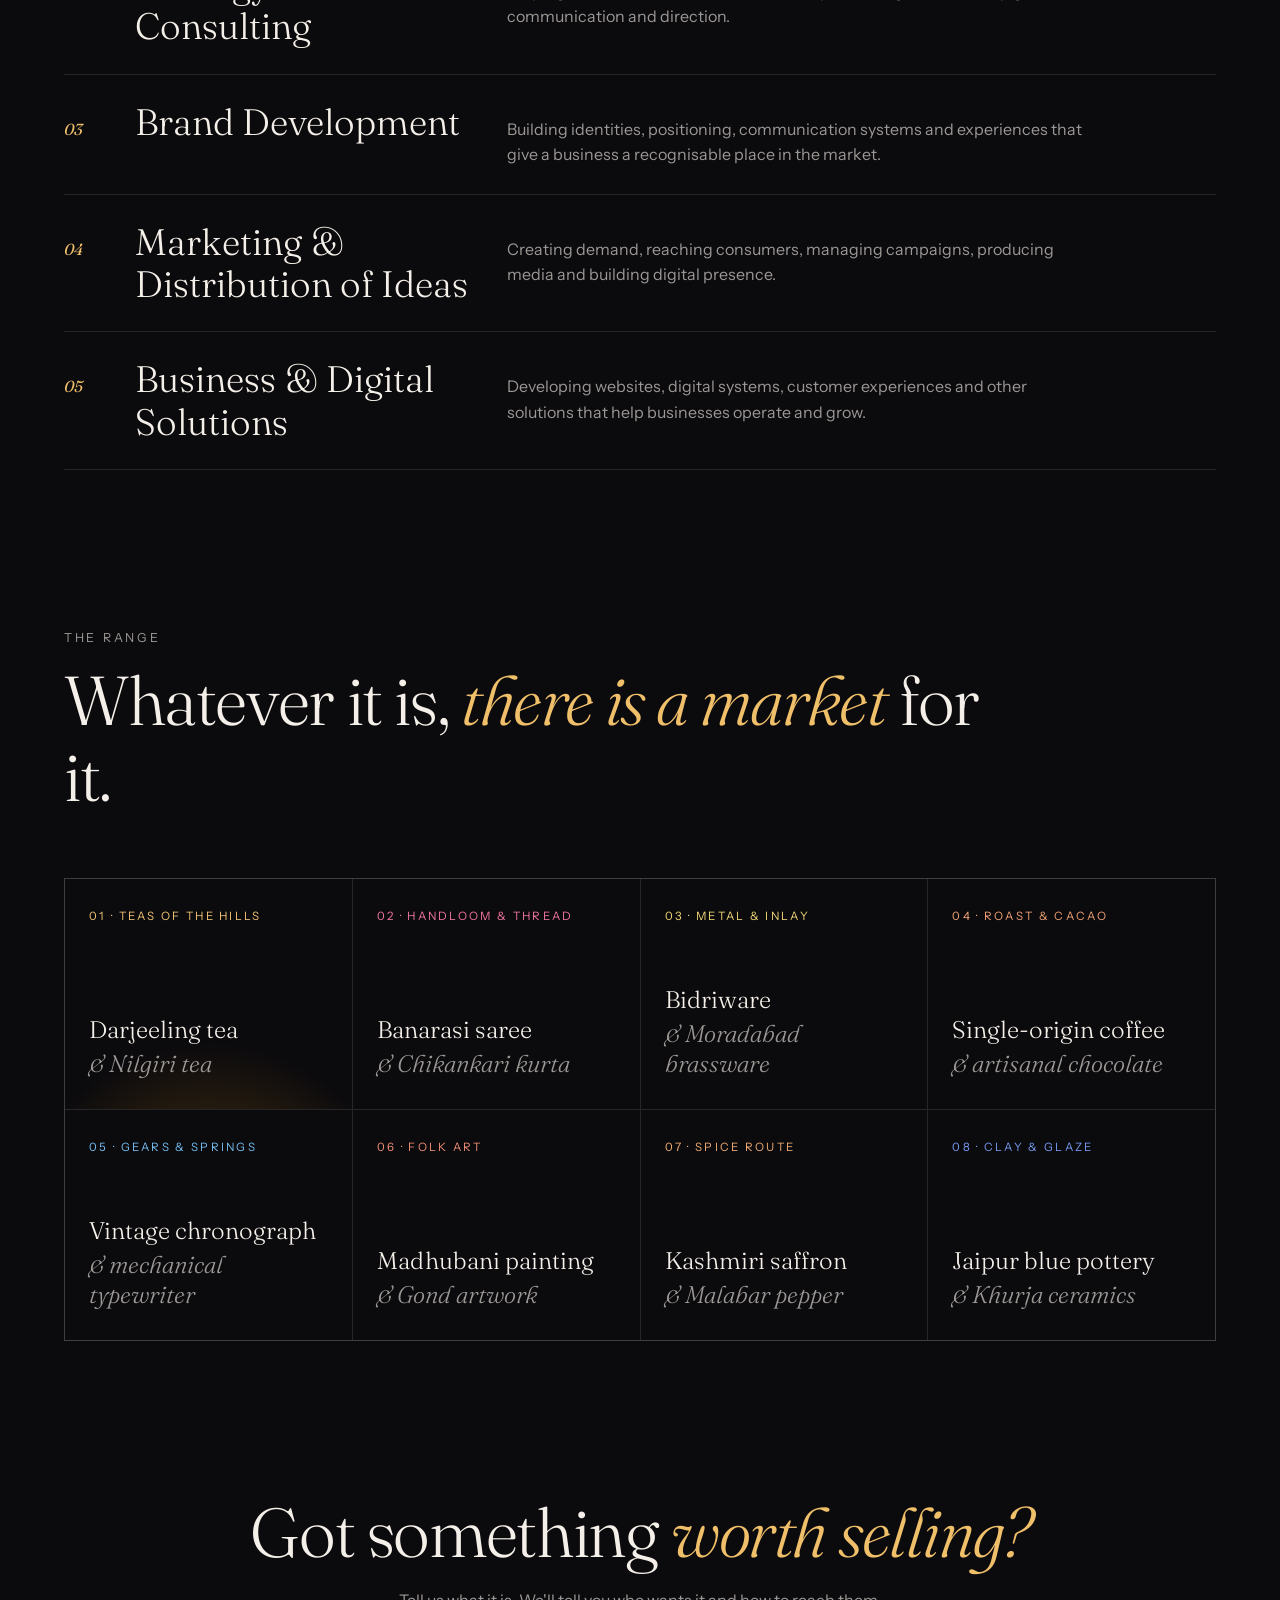
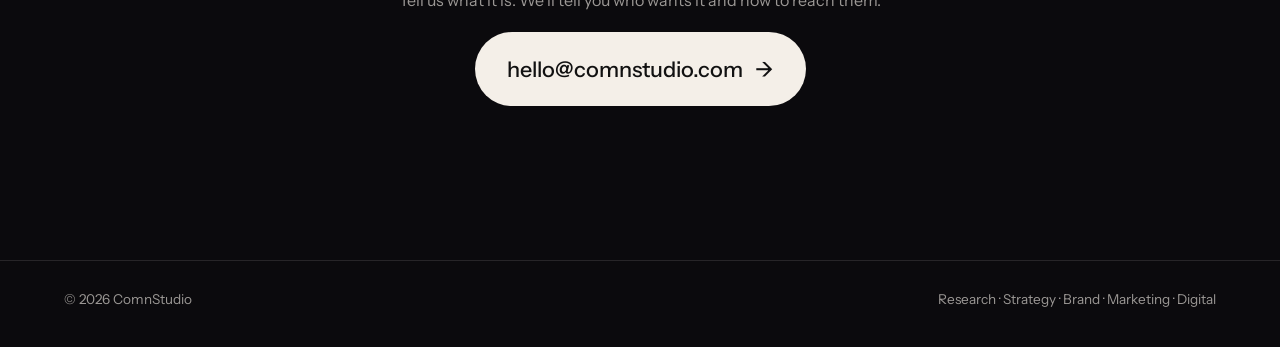
==== commit 46ec239e: "Fix motion performance: crossfade glow layers, static grain, no nav backdrop blur Co-Authored-By: Cl" ====
--- a/comnstudio/index.html
+++ b/comnstudio/index.html
@@ -14,7 +14,7 @@
 <script>document.documentElement.classList.add("js")</script>
 </head>
 <body>
-<div class="bg" aria-hidden="true"><i class="glow g1"></i><i class="glow g2"></i><i class="grain"></i></div>
+<div class="bg" aria-hidden="true"><div class="stack on"><i class="glow g1"></i><i class="glow g2"></i></div><div class="stack"><i class="glow g1"></i><i class="glow g2"></i></div><i class="grain"></i></div>
 
 <header class="nav">
   <a class="logo" href="#top" aria-label="ComnStudio home"><span class="mark"></span>Comn<b>Studio</b></a>
--- a/comnstudio/style.css
+++ b/comnstudio/style.css
@@ -1,5 +1,3 @@
-@property --hue { syntax: "<number>"; inherits: true; initial-value: 38; }
-
 :root {
   --bg: #0b0a0d;
   --ink: #f4efe8;
@@ -12,7 +10,6 @@
   --sans: "Instrument Sans", system-ui, -apple-system, "Segoe UI", sans-serif;
   --gutter: clamp(20px, 5vw, 72px);
   --ease: cubic-bezier(.22,.9,.2,1);
-  transition: --hue 1.8s var(--ease);
 }
 *, *::before, *::after { box-sizing: border-box; }
 html { scroll-behavior: smooth; }
@@ -20,22 +17,24 @@
 a { color: inherit; text-decoration: none; }
 :focus-visible { outline: 2px solid var(--accent); outline-offset: 3px; border-radius: 4px; }
 :focus:not(:focus-visible) { outline: none; }
+em, .dot, .mark, .tick i { transition: color 1.2s var(--ease), background-color 1.2s var(--ease), border-color 1.2s var(--ease); }
 em { font-family: var(--serif); font-style: italic; font-weight: 300; color: var(--accent); }
 .sr { position: absolute; width: 1px; height: 1px; overflow: hidden; clip-path: inset(50%); white-space: nowrap; }
 
 /* ambient backdrop */
 .bg { position: fixed; inset: 0; z-index: -1; overflow: hidden; background: var(--bg); }
+.stack { position: absolute; inset: 0; opacity: 0; transition: opacity 1.8s var(--ease); }
+.stack.on { opacity: 1; }
 .glow { position: absolute; border-radius: 50%; filter: blur(90px); opacity: .55; will-change: transform; }
 .g1 { width: 60vmax; height: 60vmax; left: -15vmax; top: -20vmax; background: radial-gradient(circle, hsl(var(--hue) 80% 52% / .55), transparent 65%); animation: drift1 22s ease-in-out infinite alternate; }
 .g2 { width: 55vmax; height: 55vmax; right: -20vmax; bottom: -25vmax; background: radial-gradient(circle, hsl(calc(var(--hue) + 40) 70% 42% / .5), transparent 65%); animation: drift2 28s ease-in-out infinite alternate; }
-.grain { position: absolute; inset: -50%; opacity: .09; mix-blend-mode: overlay; background-image: url("data:image/svg+xml,%3Csvg xmlns='http://www.w3.org/2000/svg' width='160' height='160'%3E%3Cfilter id='n'%3E%3CfeTurbulence type='fractalNoise' baseFrequency='.9' numOctaves='2' stitchTiles='stitch'/%3E%3C/filter%3E%3Crect width='100%25' height='100%25' filter='url(%23n)'/%3E%3C/svg%3E"); animation: grain 1.2s steps(6) infinite; }
+.grain { position: absolute; inset: -50%; opacity: .09; mix-blend-mode: overlay; background-image: url("data:image/svg+xml,%3Csvg xmlns='http://www.w3.org/2000/svg' width='160' height='160'%3E%3Cfilter id='n'%3E%3CfeTurbulence type='fractalNoise' baseFrequency='.9' numOctaves='2' stitchTiles='stitch'/%3E%3C/filter%3E%3Crect width='100%25' height='100%25' filter='url(%23n)'/%3E%3C/svg%3E"); }
 .bg::after { content: ""; position: absolute; inset: 0; background: radial-gradient(ellipse at 50% 40%, transparent 35%, rgba(0,0,0,.65) 100%); }
 @keyframes drift1 { to { transform: translate(14vmax, 10vmax) scale(1.15); } }
 @keyframes drift2 { to { transform: translate(-12vmax, -8vmax) scale(.9); } }
-@keyframes grain { 0%{transform:translate(0,0)} 20%{transform:translate(-4%,3%)} 40%{transform:translate(3%,-5%)} 60%{transform:translate(-6%,-2%)} 80%{transform:translate(5%,4%)} 100%{transform:translate(0,0)} }
 
 /* nav */
-.nav { position: fixed; z-index: 10; inset: 0 0 auto 0; display: flex; justify-content: space-between; align-items: center; padding: 18px var(--gutter); background: linear-gradient(to bottom, rgba(11,10,13,.8), transparent); backdrop-filter: blur(6px); mask-image: linear-gradient(#000 70%, transparent); }
+.nav { position: fixed; z-index: 10; inset: 0 0 auto 0; display: flex; justify-content: space-between; align-items: center; padding: 18px var(--gutter); background: linear-gradient(to bottom, rgba(11,10,13,.92) 55%, transparent); }
 .logo { font-weight: 500; letter-spacing: .01em; display: flex; align-items: center; gap: 10px; }
 .logo b { font-family: var(--serif); font-style: italic; font-weight: 300; margin-left: 1px; }
 .mark { width: 18px; height: 18px; border-radius: 50%; border: 2.5px solid var(--accent); border-right-color: transparent; transform: rotate(-35deg); }
@@ -89,6 +88,7 @@
 
 /* marquee */
 .band { border-block: 1px solid var(--line); overflow: hidden; padding: 20px 0; background: rgba(255,255,255,.015); }
+.band:not(.vis) .track { animation-play-state: paused; }
 .track { display: flex; width: max-content; gap: 44px; animation: marquee 60s linear infinite; font-family: var(--serif); font-style: italic; font-weight: 300; font-size: clamp(1.2rem, 2.4vw, 1.9rem); color: var(--mute); white-space: nowrap; }
 .track span::after { content: "✦"; margin-left: 44px; color: var(--accent); font-style: normal; font-size: .6em; vertical-align: .25em; }
 @keyframes marquee { to { transform: translateX(-50%); } }
@@ -142,6 +142,6 @@
 
 @media (prefers-reduced-motion: reduce) {
   html { scroll-behavior: auto; }
-  .glow, .grain, .track { animation: none; }
+  .glow, .track { animation: none; }
   .js .reveal { opacity: 1; transform: none; transition: none; }
 }
